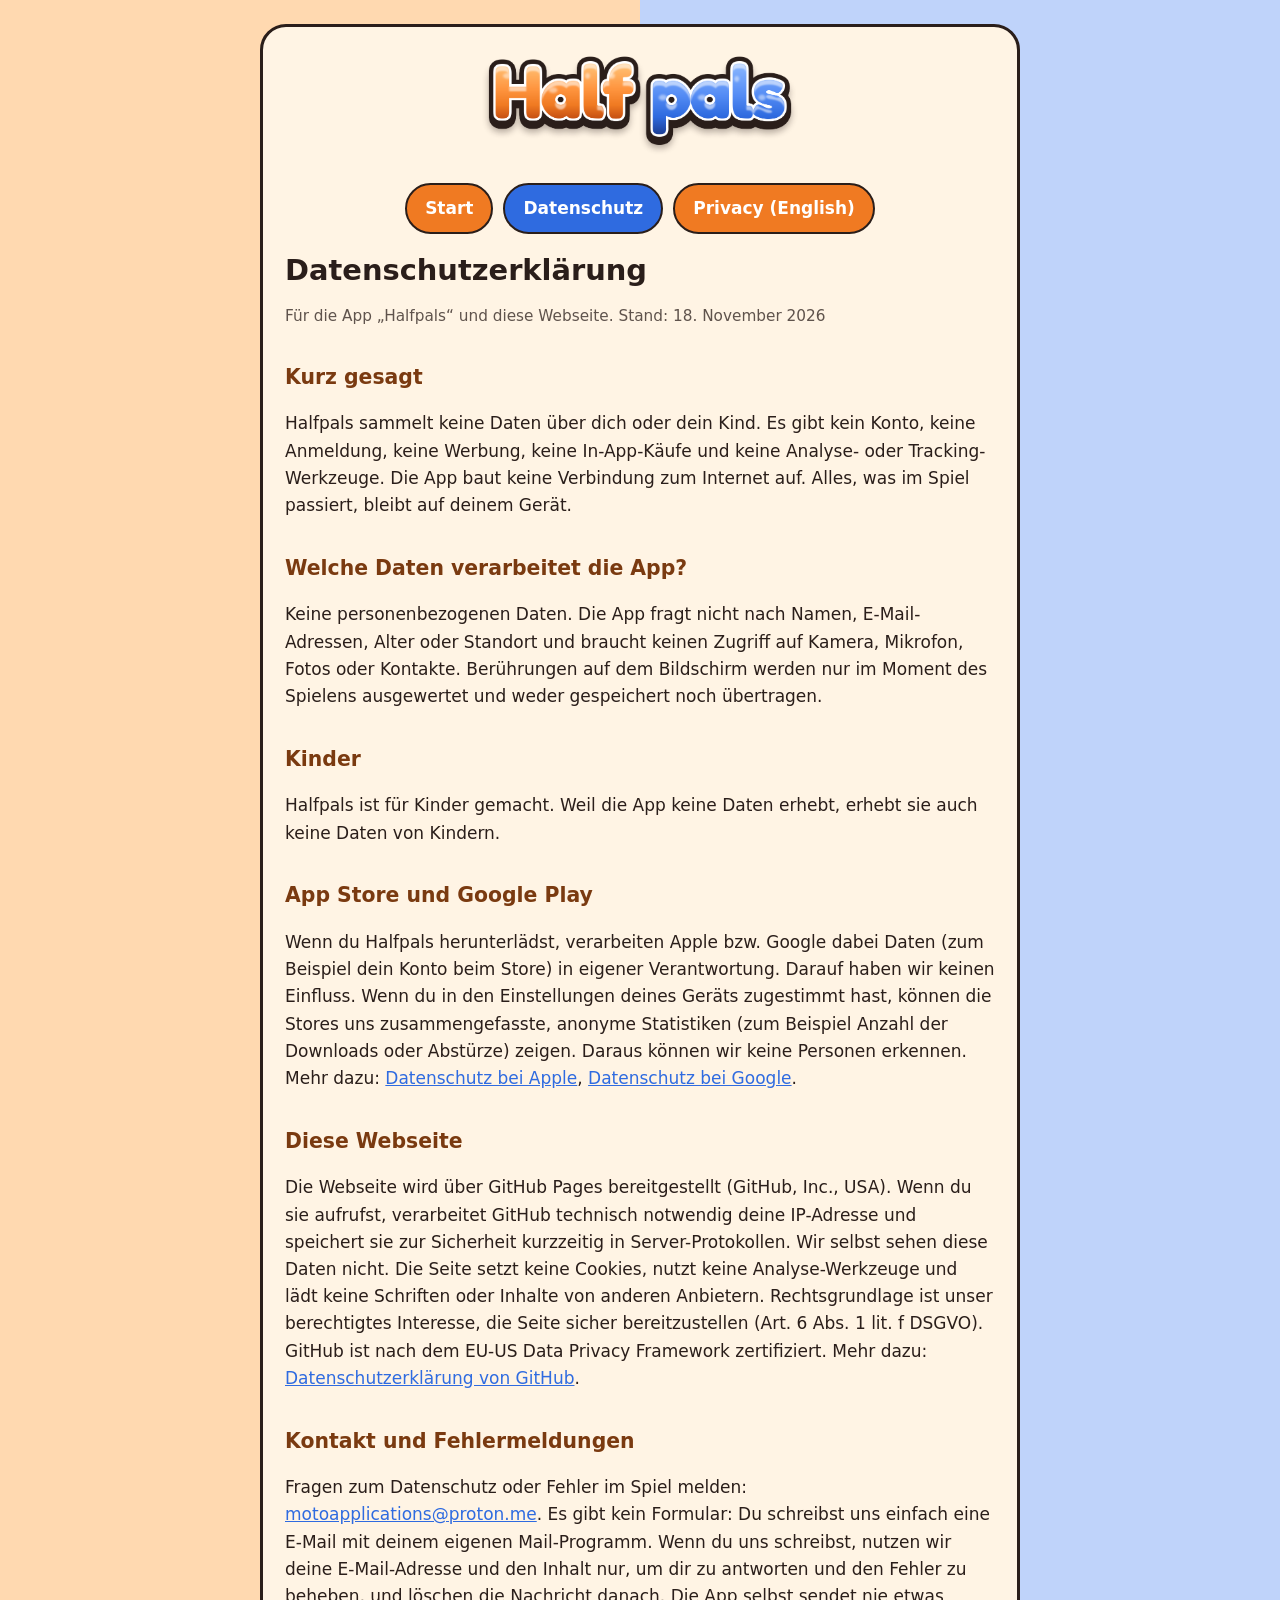
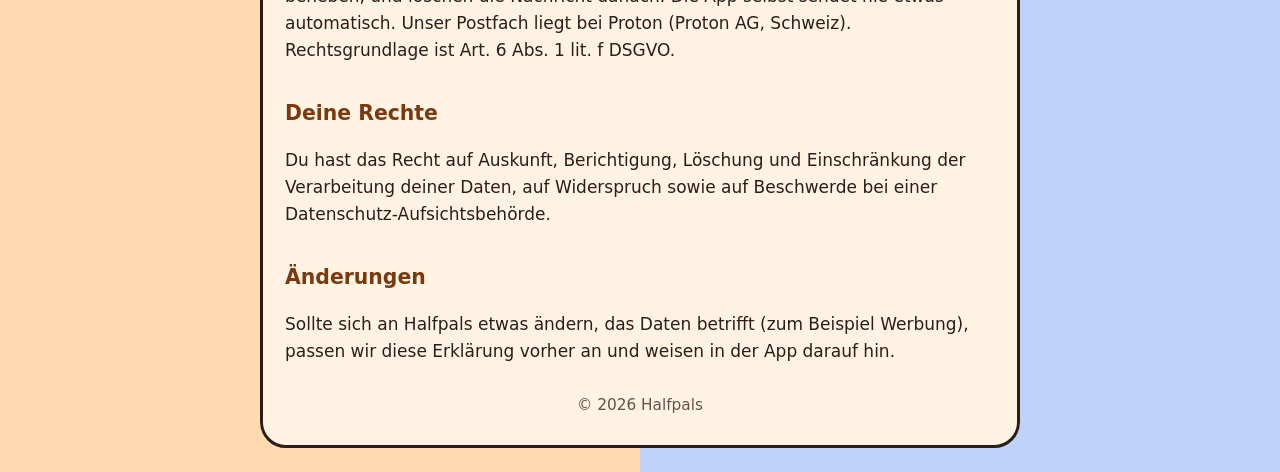
==== datenschutz.html @ f7d03b28 "Webseite: Start, Datenschutz, Privacy Co-Authored-By: Claude Opus 5.5 <noreply@anthropic.com> Claude" ====
<!doctype html>
<html lang="de"><head><meta charset="utf-8"><meta name="viewport" content="width=device-width,initial-scale=1">
<title>Datenschutz – Halfpals</title><link rel="stylesheet" href="style.css"><link rel="icon" href="icon.png"></head>
<body><main>
<header><img class="logo" src="logo.png" alt="Halfpals"></header>
<nav><a href="index.html">Start</a><a href="datenschutz.html">Datenschutz</a><a href="privacy.html">Privacy (English)</a></nav>
<h1>Datenschutzerklärung</h1>
<p class="small">Für die App „Halfpals“ und diese Webseite. Stand: 18. November 2026</p>

<h2>Kurz gesagt</h2>
<p>Halfpals sammelt keine Daten über dich oder dein Kind. Es gibt kein Konto, keine Anmeldung, keine Werbung, keine In-App-Käufe und keine Analyse- oder Tracking-Werkzeuge. Die App baut keine Verbindung zum Internet auf. Alles, was im Spiel passiert, bleibt auf deinem Gerät.</p>

<h2>Welche Daten verarbeitet die App?</h2>
<p>Keine personenbezogenen Daten. Die App fragt nicht nach Namen, E-Mail-Adressen, Alter oder Standort und braucht keinen Zugriff auf Kamera, Mikrofon, Fotos oder Kontakte. Berührungen auf dem Bildschirm werden nur im Moment des Spielens ausgewertet und weder gespeichert noch übertragen.</p>

<h2>Kinder</h2>
<p>Halfpals ist für Kinder gemacht. Weil die App keine Daten erhebt, erhebt sie auch keine Daten von Kindern.</p>

<h2>App Store und Google Play</h2>
<p>Wenn du Halfpals herunterlädst, verarbeiten Apple bzw. Google dabei Daten (zum Beispiel dein Konto beim Store) in eigener Verantwortung. Darauf haben wir keinen Einfluss. Wenn du in den Einstellungen deines Geräts zugestimmt hast, können die Stores uns zusammengefasste, anonyme Statistiken (zum Beispiel Anzahl der Downloads oder Abstürze) zeigen. Daraus können wir keine Personen erkennen.
Mehr dazu: <a href="https://www.apple.com/de/legal/privacy/">Datenschutz bei Apple</a>, <a href="https://policies.google.com/privacy?hl=de">Datenschutz bei Google</a>.</p>

<h2>Diese Webseite</h2>
<p>Die Webseite wird über GitHub Pages bereitgestellt (GitHub, Inc., USA). Wenn du sie aufrufst, verarbeitet GitHub technisch notwendig deine IP-Adresse und speichert sie zur Sicherheit kurzzeitig in Server-Protokollen. Wir selbst sehen diese Daten nicht. Die Seite setzt keine Cookies, nutzt keine Analyse-Werkzeuge und lädt keine Schriften oder Inhalte von anderen Anbietern. Rechtsgrundlage ist unser berechtigtes Interesse, die Seite sicher bereitzustellen (Art. 6 Abs. 1 lit. f DSGVO). GitHub ist nach dem EU-US Data Privacy Framework zertifiziert. Mehr dazu: <a href="https://docs.github.com/de/site-policy/privacy-policies/github-general-privacy-statement">Datenschutzerklärung von GitHub</a>.</p>

<h2>Kontakt und Fehlermeldungen</h2>
<p>Fragen zum Datenschutz oder Fehler im Spiel melden: <a class="mail" data-u="motoapplications" data-d="proton.me" data-s="Halfpals Datenschutz">motoapplications [at] proton.me</a>. Es gibt kein Formular: Du schreibst uns einfach eine E-Mail mit deinem eigenen Mail-Programm. Wenn du uns schreibst, nutzen wir deine E-Mail-Adresse und den Inhalt nur, um dir zu antworten und den Fehler zu beheben, und löschen die Nachricht danach. Die App selbst sendet nie etwas automatisch. Unser Postfach liegt bei Proton (Proton AG, Schweiz). Rechtsgrundlage ist Art. 6 Abs. 1 lit. f DSGVO.</p>

<h2>Deine Rechte</h2>
<p>Du hast das Recht auf Auskunft, Berichtigung, Löschung und Einschränkung der Verarbeitung deiner Daten, auf Widerspruch sowie auf Beschwerde bei einer Datenschutz-Aufsichtsbehörde.</p>

<h2>Änderungen</h2>
<p>Sollte sich an Halfpals etwas ändern, das Daten betrifft (zum Beispiel Werbung), passen wir diese Erklärung vorher an und weisen in der App darauf hin.</p>
<footer class="small">© 2026 Halfpals</footer>
</main>
<script>
// Adresse erst im Browser zusammensetzen (einfacher Schutz vor Spam-Robotern), kein fremdes Skript.
document.querySelectorAll('a.mail').forEach(function(a){var m=a.dataset.u+'@'+a.dataset.d;a.href='mailto:'+m+(a.dataset.s?'?subject='+encodeURIComponent(a.dataset.s):'');if(!a.dataset.keep)a.textContent=m;});
</script>
</body></html>
---- style.css ----
:root{--ink:#2A1E1A;--cream:#FFF4E4;--bulmo:#F07A22;--larno:#2F6BE0;--card:#FFFFFF}
*{box-sizing:border-box}
body{margin:0;background:linear-gradient(90deg,#FFD9B0 0 50%,#BFD3FA 50% 100%);color:var(--ink);
 font:17px/1.6 system-ui,-apple-system,"Segoe UI",Roboto,sans-serif}
main{max-width:760px;margin:24px auto;width:calc(100% - 32px);padding:28px 22px;background:var(--cream);border:3px solid var(--ink);border-radius:26px}
header{text-align:center}
header img.logo{max-width:320px;width:80%;height:auto}
h1{font-size:1.7em;line-height:1.25;margin:.4em 0}
h2{font-size:1.2em;margin:1.6em 0 .3em;color:#7A3A10}
a{color:var(--larno)}
nav{display:flex;flex-wrap:wrap;gap:10px;justify-content:center;margin:18px 0}
nav a{background:var(--bulmo);color:#fff;text-decoration:none;font-weight:700;padding:10px 18px;border-radius:999px;border:2px solid var(--ink)}
nav a:nth-child(2n){background:var(--larno)}
.small{font-size:.9em;opacity:.75}
footer{text-align:center;margin-top:28px;font-size:.9em}
@media (prefers-color-scheme: dark){body{background:linear-gradient(90deg,#5a3010 0 50%,#16226E 50% 100%)}}
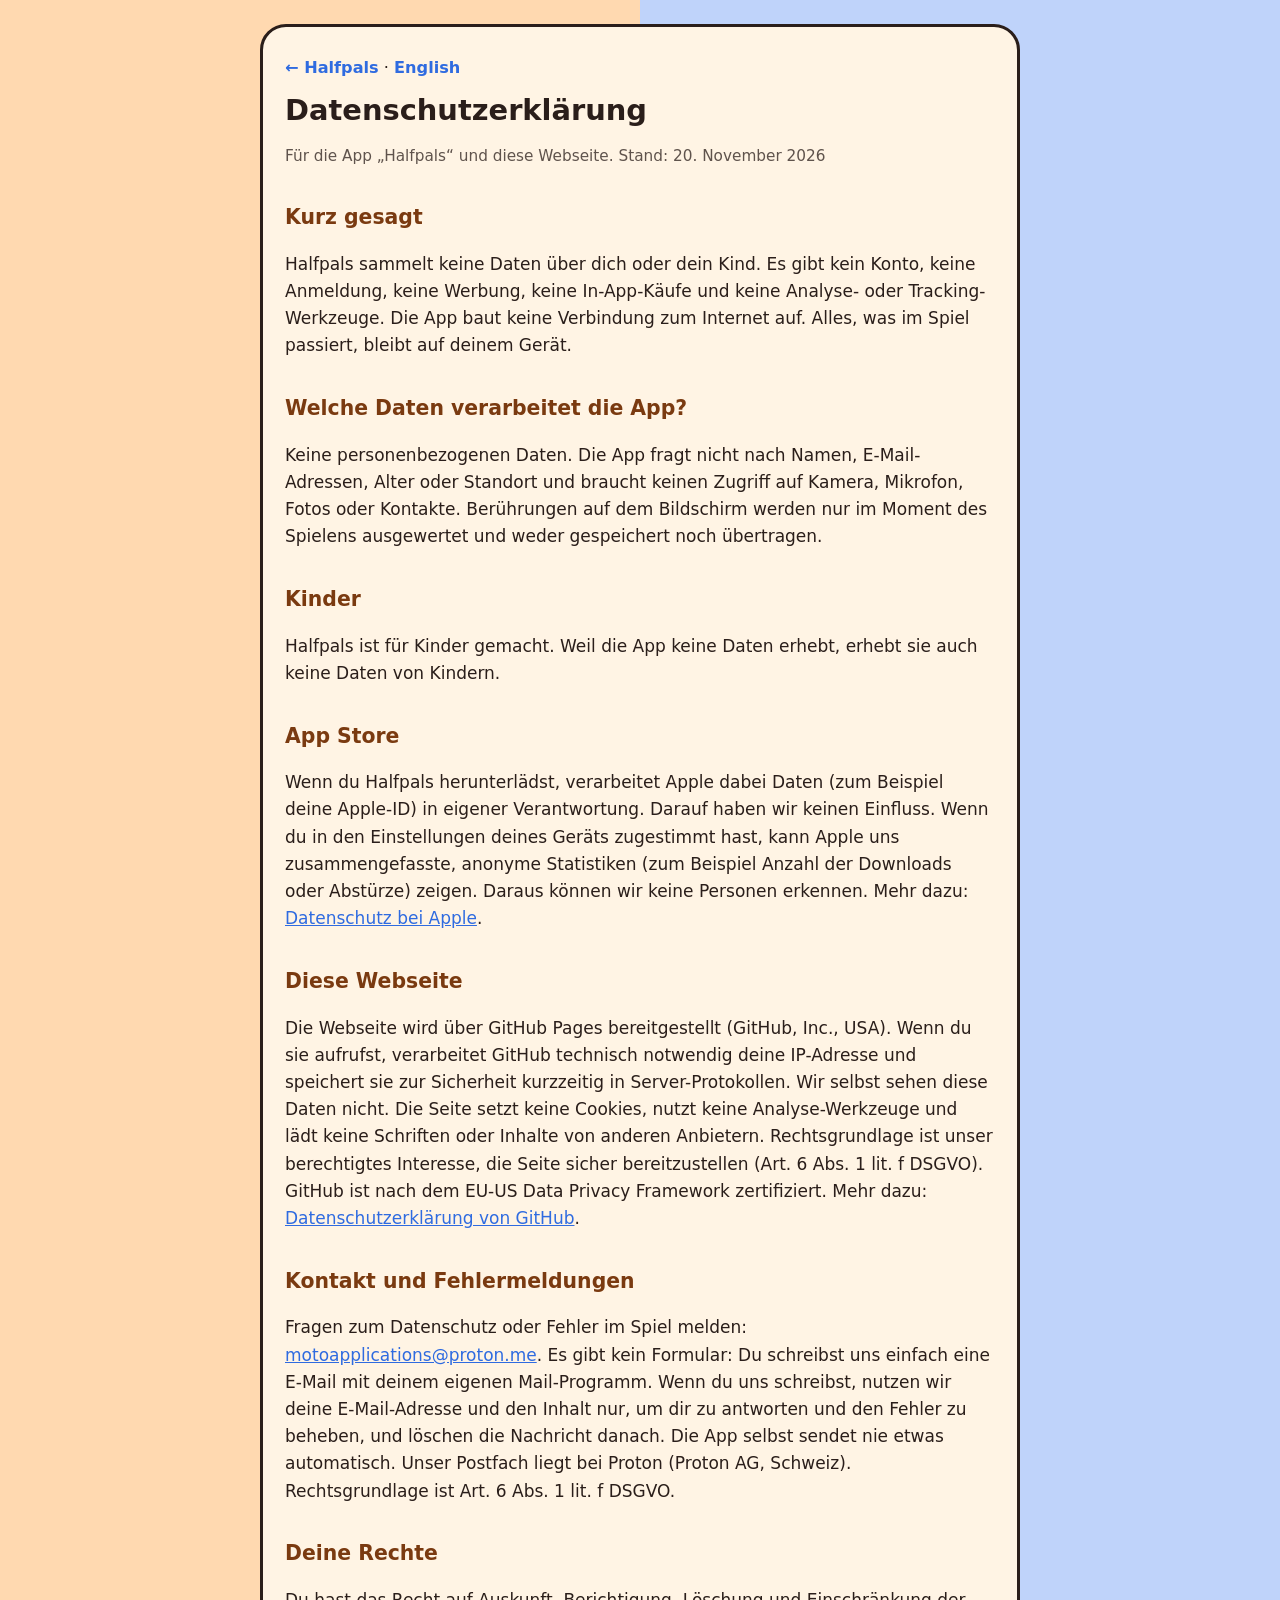
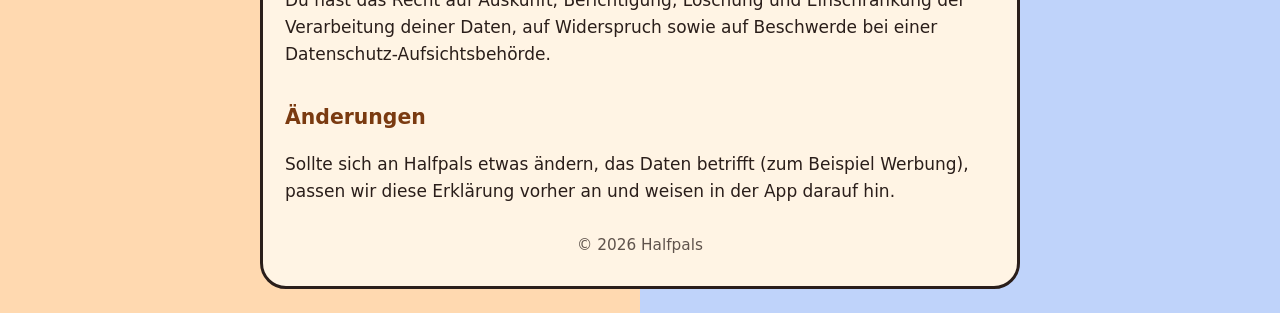
==== commit 14e910b0: "Datenschutz direkt ohne Logo-Kopf und Startseiten-Knoepfe; nur App Store (kein Google Play) Co-Autho" ====
--- a/datenschutz.html
+++ b/datenschutz.html
@@ -2,10 +2,9 @@
 <html lang="de"><head><meta charset="utf-8"><meta name="viewport" content="width=device-width,initial-scale=1">
 <title>Datenschutz – Halfpals</title><link rel="stylesheet" href="style.css"><link rel="icon" href="icon.png"></head>
 <body><main>
-<header><img class="logo" src="logo.png" alt="Halfpals"></header>
-<nav><a href="index.html">Start</a><a href="datenschutz.html">Datenschutz</a><a href="privacy.html">Privacy (English)</a></nav>
+<p class="top"><a href="index.html">← Halfpals</a> · <a href="privacy.html">English</a></p>
 <h1>Datenschutzerklärung</h1>
-<p class="small">Für die App „Halfpals“ und diese Webseite. Stand: 18. November 2026</p>
+<p class="small">Für die App „Halfpals“ und diese Webseite. Stand: 20. November 2026</p>
 
 <h2>Kurz gesagt</h2>
 <p>Halfpals sammelt keine Daten über dich oder dein Kind. Es gibt kein Konto, keine Anmeldung, keine Werbung, keine In-App-Käufe und keine Analyse- oder Tracking-Werkzeuge. Die App baut keine Verbindung zum Internet auf. Alles, was im Spiel passiert, bleibt auf deinem Gerät.</p>
@@ -16,9 +15,9 @@
 <h2>Kinder</h2>
 <p>Halfpals ist für Kinder gemacht. Weil die App keine Daten erhebt, erhebt sie auch keine Daten von Kindern.</p>
 
-<h2>App Store und Google Play</h2>
-<p>Wenn du Halfpals herunterlädst, verarbeiten Apple bzw. Google dabei Daten (zum Beispiel dein Konto beim Store) in eigener Verantwortung. Darauf haben wir keinen Einfluss. Wenn du in den Einstellungen deines Geräts zugestimmt hast, können die Stores uns zusammengefasste, anonyme Statistiken (zum Beispiel Anzahl der Downloads oder Abstürze) zeigen. Daraus können wir keine Personen erkennen.
-Mehr dazu: <a href="https://www.apple.com/de/legal/privacy/">Datenschutz bei Apple</a>, <a href="https://policies.google.com/privacy?hl=de">Datenschutz bei Google</a>.</p>
+<h2>App Store</h2>
+<p>Wenn du Halfpals herunterlädst, verarbeitet Apple dabei Daten (zum Beispiel deine Apple-ID) in eigener Verantwortung. Darauf haben wir keinen Einfluss. Wenn du in den Einstellungen deines Geräts zugestimmt hast, kann Apple uns zusammengefasste, anonyme Statistiken (zum Beispiel Anzahl der Downloads oder Abstürze) zeigen. Daraus können wir keine Personen erkennen.
+Mehr dazu: <a href="https://www.apple.com/de/legal/privacy/">Datenschutz bei Apple</a>.</p>
 
 <h2>Diese Webseite</h2>
 <p>Die Webseite wird über GitHub Pages bereitgestellt (GitHub, Inc., USA). Wenn du sie aufrufst, verarbeitet GitHub technisch notwendig deine IP-Adresse und speichert sie zur Sicherheit kurzzeitig in Server-Protokollen. Wir selbst sehen diese Daten nicht. Die Seite setzt keine Cookies, nutzt keine Analyse-Werkzeuge und lädt keine Schriften oder Inhalte von anderen Anbietern. Rechtsgrundlage ist unser berechtigtes Interesse, die Seite sicher bereitzustellen (Art. 6 Abs. 1 lit. f DSGVO). GitHub ist nach dem EU-US Data Privacy Framework zertifiziert. Mehr dazu: <a href="https://docs.github.com/de/site-policy/privacy-policies/github-general-privacy-statement">Datenschutzerklärung von GitHub</a>.</p>
--- a/style.css
+++ b/style.css
@@ -14,3 +14,5 @@
 .small{font-size:.9em;opacity:.75}
 footer{text-align:center;margin-top:28px;font-size:.9em}
 @media (prefers-color-scheme: dark){body{background:linear-gradient(90deg,#5a3010 0 50%,#16226E 50% 100%)}}
+.top{margin:0 0 4px;font-size:.95em}
+.top a{text-decoration:none;font-weight:700}
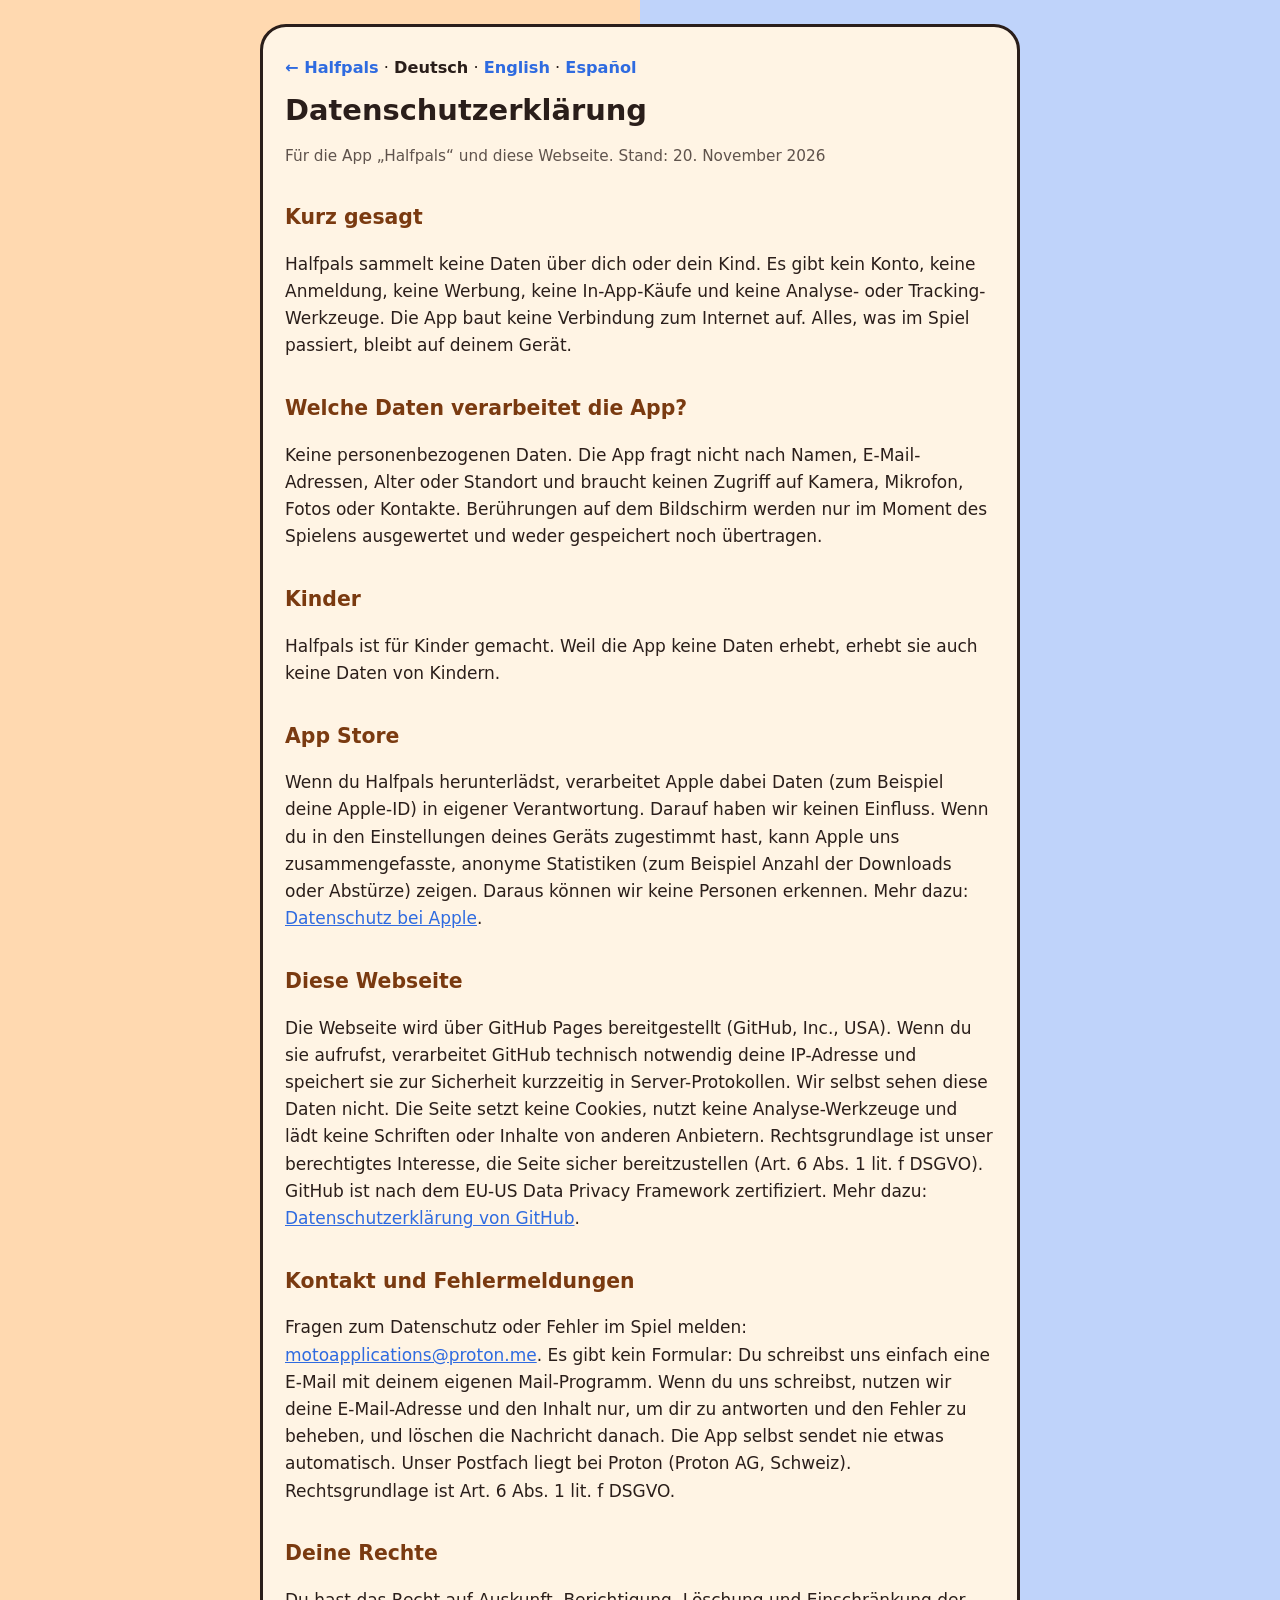
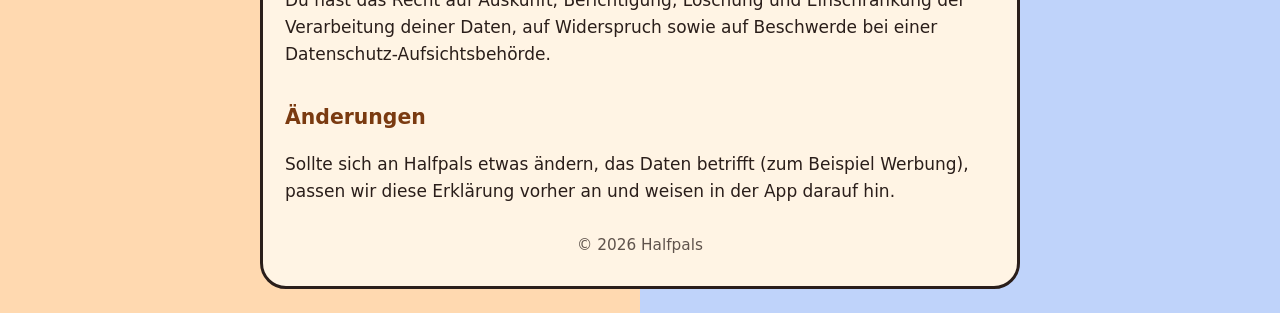
==== commit c9930963: "Website in drei Sprachen: Englisch als Startseite, Deutsch (de.html), Spanisch (es.html, privacidad." ====
--- a/datenschutz.html
+++ b/datenschutz.html
@@ -2,7 +2,7 @@
 <html lang="de"><head><meta charset="utf-8"><meta name="viewport" content="width=device-width,initial-scale=1">
 <title>Datenschutz – Halfpals</title><link rel="stylesheet" href="style.css"><link rel="icon" href="icon.png"></head>
 <body><main>
-<p class="top"><a href="index.html">← Halfpals</a> · <a href="privacy.html">English</a></p>
+<p class="top"><a href="de.html">← Halfpals</a> · <b>Deutsch</b> · <a href="privacy.html" lang="en">English</a> · <a href="privacidad.html" lang="es">Español</a></p>
 <h1>Datenschutzerklärung</h1>
 <p class="small">Für die App „Halfpals“ und diese Webseite. Stand: 20. November 2026</p>
 
--- a/style.css
+++ b/style.css
@@ -11,8 +11,12 @@
 nav{display:flex;flex-wrap:wrap;gap:10px;justify-content:center;margin:18px 0}
 nav a{background:var(--bulmo);color:#fff;text-decoration:none;font-weight:700;padding:10px 18px;border-radius:999px;border:2px solid var(--ink)}
 nav a:nth-child(2n){background:var(--larno)}
+nav.lang{margin-top:-6px}
+nav.lang a{background:#fff;color:var(--ink);padding:6px 14px;font-size:.9em}
+nav.lang a[aria-current]{background:#43C35E;color:#fff}
 .small{font-size:.9em;opacity:.75}
 footer{text-align:center;margin-top:28px;font-size:.9em}
 @media (prefers-color-scheme: dark){body{background:linear-gradient(90deg,#5a3010 0 50%,#16226E 50% 100%)}}
 .top{margin:0 0 4px;font-size:.95em}
 .top a{text-decoration:none;font-weight:700}
+.top b{font-weight:700}
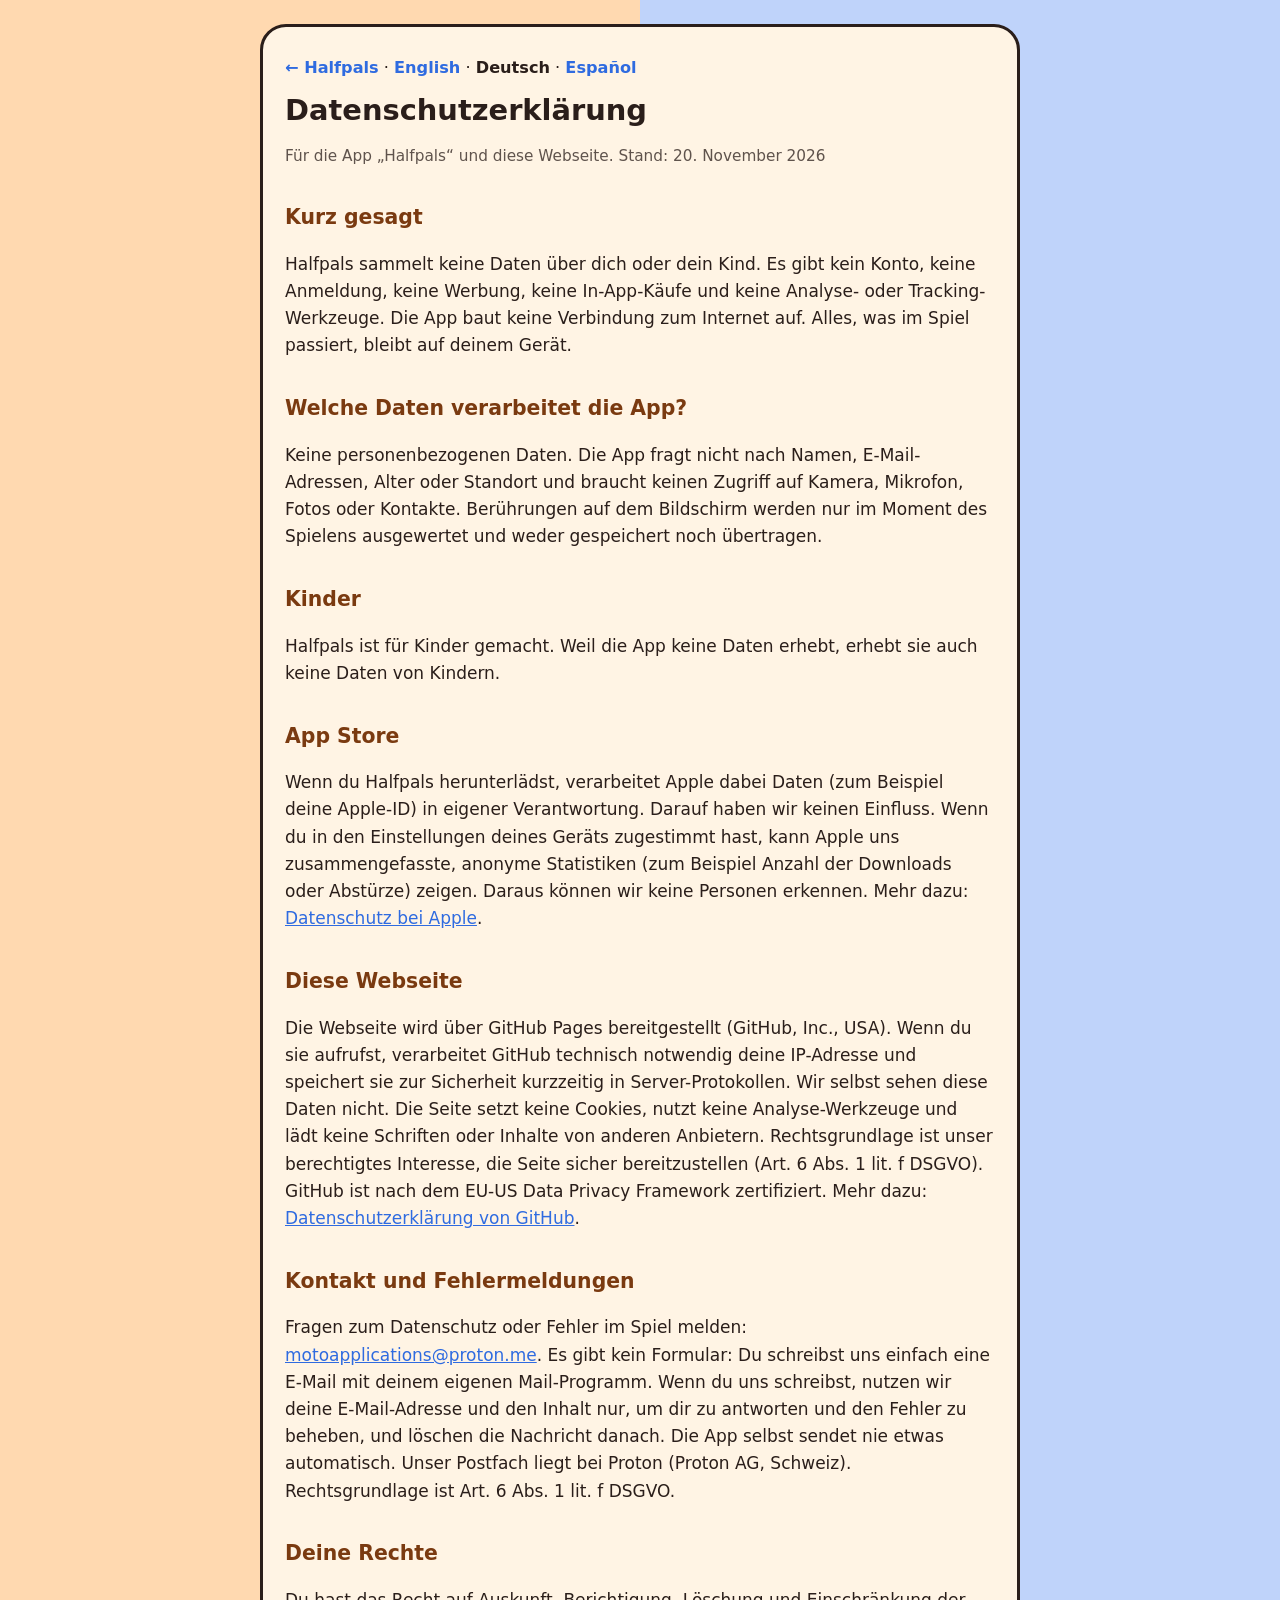
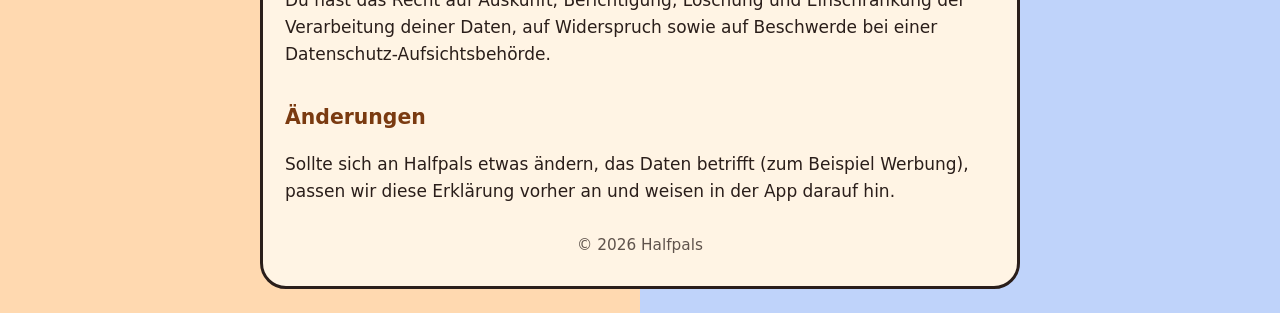
==== commit 2f558986: "Umschalter-Reihenfolge English, Deutsch, Español Co-Authored-By: Claude Opus 5.5 <noreply@anthropic." ====
--- a/datenschutz.html
+++ b/datenschutz.html
@@ -2,7 +2,7 @@
 <html lang="de"><head><meta charset="utf-8"><meta name="viewport" content="width=device-width,initial-scale=1">
 <title>Datenschutz – Halfpals</title><link rel="stylesheet" href="style.css"><link rel="icon" href="icon.png"></head>
 <body><main>
-<p class="top"><a href="de.html">← Halfpals</a> · <b>Deutsch</b> · <a href="privacy.html" lang="en">English</a> · <a href="privacidad.html" lang="es">Español</a></p>
+<p class="top"><a href="de.html">← Halfpals</a> · <a href="privacy.html" lang="en">English</a> · <b>Deutsch</b> · <a href="privacidad.html" lang="es">Español</a></p>
 <h1>Datenschutzerklärung</h1>
 <p class="small">Für die App „Halfpals“ und diese Webseite. Stand: 20. November 2026</p>
 
